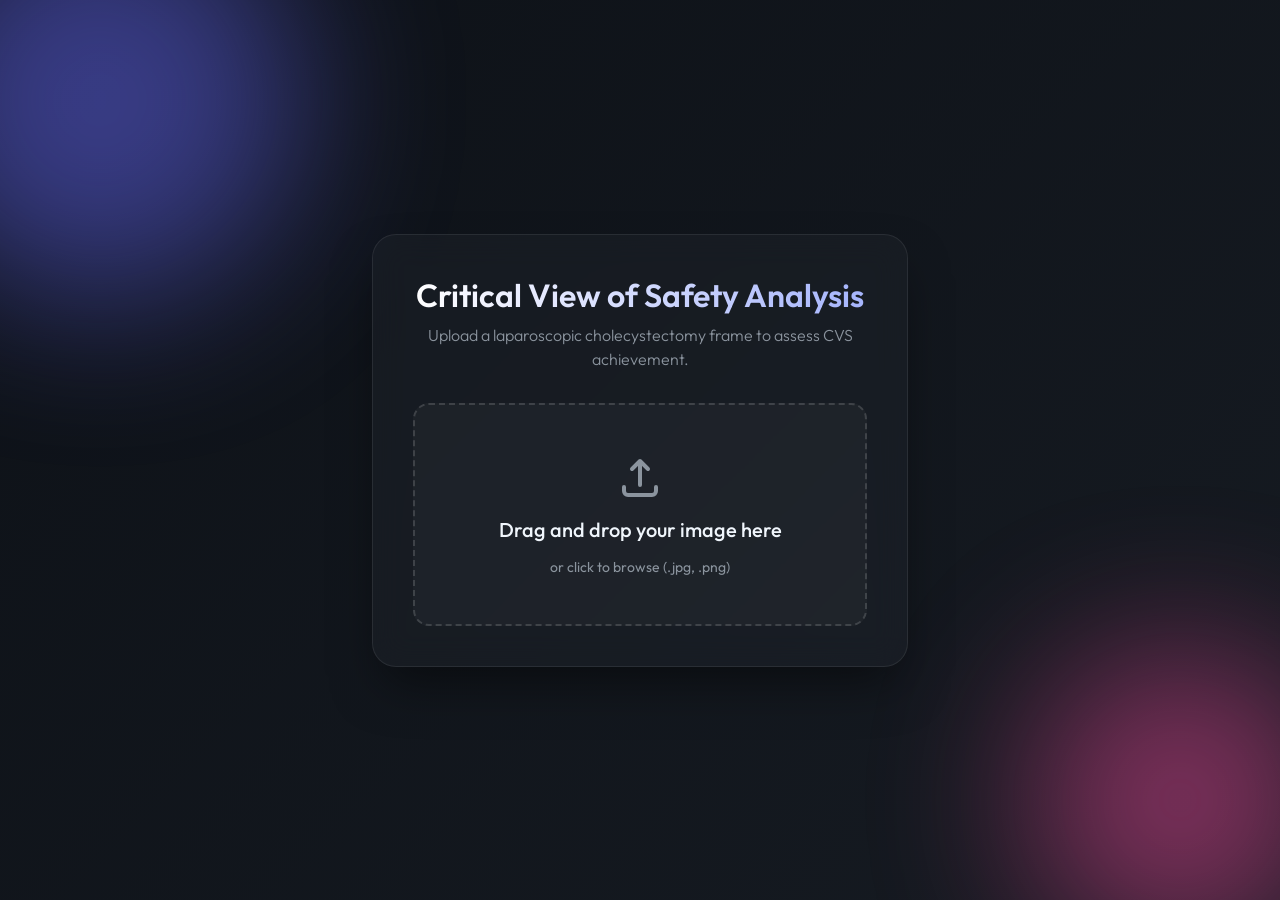
==== static/index.html @ 4f808ebe "Added Frontend" ====
<!DOCTYPE html>
<html lang="en">
<head>
    <meta charset="UTF-8">
    <meta name="viewport" content="width=device-width, initial-scale=1.0">
    <title>CVS Detection Dashboard</title>
    <meta name="description" content="AI-powered Critical View of Safety (CVS) detection for laparoscopic cholecystectomy videos.">
    <!-- Google Fonts for modern typography -->
    <link rel="preconnect" href="https://fonts.googleapis.com">
    <link rel="preconnect" href="https://fonts.gstatic.com" crossorigin>
    <link href="https://fonts.googleapis.com/css2?family=Outfit:wght@300;400;500;600;700&display=swap" rel="stylesheet">
    <link rel="stylesheet" href="style.css">
</head>
<body>
    <div class="app-container">
        <!-- Background decorative elements -->
        <div class="blob blob-1"></div>
        <div class="blob blob-2"></div>
        
        <main class="glass-panel">
            <header>
                <h1>Critical View of Safety Analysis</h1>
                <p>Upload a laparoscopic cholecystectomy frame to assess CVS achievement.</p>
            </header>

            <section class="upload-section">
                <div class="drop-zone" id="drop-zone">
                    <div class="drop-zone-content">
                        <svg class="upload-icon" viewBox="0 0 24 24" fill="none" xmlns="http://www.w3.org/2000/svg">
                            <path d="M12 4L12 16M12 4L8 8M12 4L16 8M4 17L4 19C4 20.1046 4.89543 21 6 21L18 21C19.1046 21 20 20.1046 20 19L20 17" stroke="currentColor" stroke-width="2" stroke-linecap="round" stroke-linejoin="round"/>
                        </svg>
                        <span class="drop-text">Drag and drop your image here</span>
                        <span class="drop-subtext">or click to browse (.jpg, .png)</span>
                    </div>
                </div>
                <input type="file" id="file-input" accept="image/jpeg, image/png, image/jpg" hidden>
            </section>

            <section id="result-section" class="result-section hidden">
                <div class="image-preview-container">
                    <img id="image-preview" src="" alt="Uploaded frame preview">
                    <div id="loading-overlay" class="loading-overlay hidden">
                        <div class="spinner"></div>
                        <span>Analyzing Frame...</span>
                    </div>
                </div>

                <div class="analysis-results">
                    <div class="status-card" id="status-card">
                        <div class="status-indicator" id="status-indicator"></div>
                        <h2 id="result-title">Awaiting Image</h2>
                    </div>
                    
                    <div class="metrics-card">
                        <div class="metric">
                            <span class="metric-label">Model Confidence</span>
                            <div class="progress-bar-container">
                                <div class="progress-bar" id="confidence-bar"></div>
                            </div>
                            <span class="metric-value" id="confidence-value">0%</span>
                        </div>
                    </div>
                    
                    <button id="reset-btn" class="secondary-btn">Analyze Another Frame</button>
                </div>
            </section>
        </main>
    </div>

    <script src="script.js"></script>
</body>
</html>
---- static/style.css ----
/* CSS Variables for theming */
:root {
  --bg-color: #0d1117;
  --bg-gradient: linear-gradient(135deg, #0d1117 0%, #161b22 100%);
  --panel-bg: rgba(33, 38, 45, 0.4);
  --panel-border: rgba(255, 255, 255, 0.08);
  --text-primary: #f0f6fc;
  --text-secondary: #8b949e;
  
  --accent-blob-1: #6366f1;
  --accent-blob-2: #ec4899;
  
  --dropzone-bg: rgba(255, 255, 255, 0.03);
  --dropzone-border: rgba(255, 255, 255, 0.15);
  --dropzone-hover: rgba(99, 102, 241, 0.2);
  --dropzone-hover-border: #6366f1;
  
  --success-color: #2ea043;
  --success-bg: rgba(46, 160, 67, 0.15);
  --warning-color: #d29922;
  --warning-bg: rgba(210, 153, 34, 0.15);
  --danger-color: #f85149;
  --danger-bg: rgba(248, 81, 73, 0.15);

  --btn-bg: #21262d;
  --btn-hover: #30363d;
}

* {
  box-sizing: border-box;
  margin: 0;
  padding: 0;
}

body {
  font-family: 'Outfit', sans-serif;
  background: var(--bg-gradient);
  color: var(--text-primary);
  min-height: 100vh;
  display: flex;
  flex-direction: column;
  overflow-x: hidden;
  overflow-y: auto;
  position: relative;
}

/* Atmospheric Blobs */
.blob {
  position: fixed;
  filter: blur(80px);
  z-index: -1;
  opacity: 0.5;
  border-radius: 50%;
  animation: float 10s ease-in-out infinite alternate;
}

.blob-1 {
  width: 400px;
  height: 400px;
  background: var(--accent-blob-1);
  top: -100px;
  left: -100px;
}

.blob-2 {
  width: 300px;
  height: 300px;
  background: var(--accent-blob-2);
  bottom: -50px;
  right: -50px;
  animation-delay: -5s;
}

@keyframes float {
  0% { transform: translateY(0) scale(1); }
  100% { transform: translateY(30px) scale(1.1); }
}

.app-container {
  width: 100%;
  max-width: 600px;
  margin: auto;
  padding: 2rem;
  z-index: 10;
}

.glass-panel {
  background: var(--panel-bg);
  backdrop-filter: blur(16px);
  -webkit-backdrop-filter: blur(16px);
  border: 1px solid var(--panel-border);
  border-radius: 24px;
  padding: 2.5rem;
  box-shadow: 0 25px 50px -12px rgba(0, 0, 0, 0.5);
  transition: transform 0.3s cubic-bezier(0.4, 0, 0.2, 1);
}

header {
  text-align: center;
  margin-bottom: 2rem;
}

h1 {
  font-size: 2rem;
  font-weight: 600;
  margin-bottom: 0.5rem;
  background: linear-gradient(to right, #fff, #a5b4fc);
  -webkit-background-clip: text;
  -webkit-text-fill-color: transparent;
}

p {
  color: var(--text-secondary);
  font-weight: 300;
  line-height: 1.5;
}

/* Upload Section */
.upload-section {
  display: block;
}

.drop-zone {
  border: 2px dashed var(--dropzone-border);
  border-radius: 16px;
  background: var(--dropzone-bg);
  padding: 3rem 2rem;
  text-align: center;
  cursor: pointer;
  transition: all 0.3s ease;
  min-height: 200px;
  display: flex;
  align-items: center;
  justify-content: center;
}

.drop-zone:hover, .drop-zone.dragover {
  border-color: var(--dropzone-hover-border);
  background: var(--dropzone-hover);
  transform: scale(1.02);
}

.drop-zone-content {
  display: flex;
  flex-direction: column;
  align-items: center;
  gap: 1rem;
}

.upload-icon {
  width: 48px;
  height: 48px;
  color: var(--text-secondary);
  transition: color 0.3s ease;
}

.drop-zone:hover .upload-icon, .drop-zone.dragover .upload-icon {
  color: var(--dropzone-hover-border);
}

.drop-text {
  font-size: 1.25rem;
  font-weight: 500;
}

.drop-subtext {
  font-size: 0.875rem;
  color: var(--text-secondary);
}

/* Results Section */
.result-section {
  display: flex;
  flex-direction: column;
  gap: 1.5rem;
  animation: fadeIn 0.5s ease;
}

.hidden {
  display: none !important;
}

@keyframes fadeIn {
  from { opacity: 0; transform: translateY(10px); }
  to { opacity: 1; transform: translateY(0); }
}

.image-preview-container {
  position: relative;
  width: 100%;
  border-radius: 12px;
  overflow: hidden;
  border: 1px solid var(--panel-border);
  aspect-ratio: 4 / 3;
  display: flex;
  align-items: center;
  justify-content: center;
  background: #000;
}

#image-preview {
  max-width: 100%;
  max-height: 100%;
  object-fit: contain;
  border-radius: 12px;
}

.loading-overlay {
  position: absolute;
  inset: 0;
  background: rgba(13, 17, 23, 0.8);
  backdrop-filter: blur(4px);
  display: flex;
  flex-direction: column;
  align-items: center;
  justify-content: center;
  gap: 1rem;
  color: white;
  z-index: 10;
}

.spinner {
  width: 40px;
  height: 40px;
  border: 3px solid rgba(255,255,255,0.1);
  border-radius: 50%;
  border-top-color: var(--accent-blob-1);
  animation: spin 1s ease-in-out infinite;
}

@keyframes spin {
  to { transform: rotate(360deg); }
}

.analysis-results {
  display: flex;
  flex-direction: column;
  gap: 1rem;
}

.status-card {
  display: flex;
  align-items: center;
  gap: 1rem;
  padding: 1.25rem;
  border-radius: 12px;
  background: var(--panel-bg);
  border: 1px solid var(--panel-border);
  transition: all 0.3s ease;
}

.status-indicator {
  width: 16px;
  height: 16px;
  border-radius: 50%;
  background: var(--text-secondary);
  box-shadow: 0 0 10px rgba(139, 148, 158, 0.5);
}

#result-title {
  font-size: 1.25rem;
  font-weight: 600;
}

.metric {
  padding: 1rem;
  background: var(--panel-bg);
  border-radius: 12px;
  border: 1px solid var(--panel-border);
}

.metric-label {
  display: block;
  font-size: 0.875rem;
  color: var(--text-secondary);
  margin-bottom: 0.5rem;
  text-transform: uppercase;
  letter-spacing: 0.05em;
}

.progress-bar-container {
  width: 100%;
  height: 8px;
  background: rgba(255, 255, 255, 0.1);
  border-radius: 4px;
  overflow: hidden;
  margin-bottom: 0.5rem;
}

.progress-bar {
  height: 100%;
  width: 0%;
  background: var(--accent-blob-1);
  border-radius: 4px;
  transition: width 1s cubic-bezier(0.22, 1, 0.36, 1), background-color 0.5s ease;
}

.metric-value {
  font-size: 1.125rem;
  font-weight: 500;
  display: block;
  text-align: right;
}

.secondary-btn {
  background: var(--btn-bg);
  color: #fff;
  border: 1px solid var(--panel-border);
  padding: 0.75rem 1.5rem;
  border-radius: 8px;
  font-family: inherit;
  font-size: 1rem;
  font-weight: 500;
  cursor: pointer;
  transition: all 0.2s ease;
  margin-top: 0.5rem;
}

.secondary-btn:hover {
  background: var(--btn-hover);
  border-color: rgba(255,255,255,0.2);
}

/* Modifiers for status */
.status-achieved {
  background: var(--success-bg) !important;
  border-color: rgba(46, 160, 67, 0.3) !important;
}

.status-achieved .status-indicator {
  background: var(--success-color);
  box-shadow: 0 0 15px var(--success-color);
}

.status-not-achieved {
  background: var(--danger-bg) !important;
  border-color: rgba(248, 81, 73, 0.3) !important;
}

.status-not-achieved .status-indicator {
  background: var(--danger-color);
  box-shadow: 0 0 15px var(--danger-color);
}
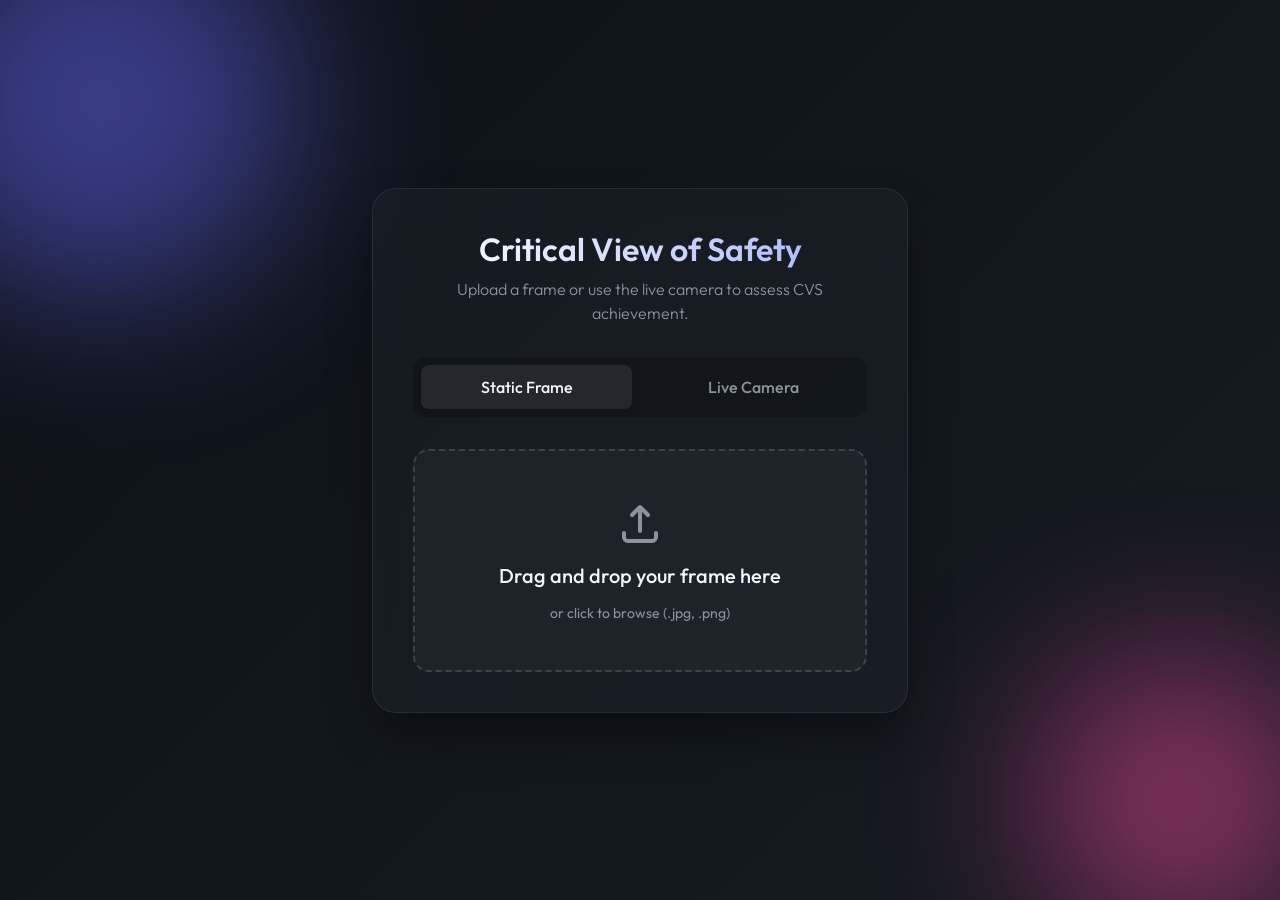
==== commit 97c04d88: "Added real time CVS detection" ====
--- a/static/index.html
+++ b/static/index.html
@@ -19,39 +19,45 @@
         
         <main class="glass-panel">
             <header>
-                <h1>Critical View of Safety Analysis</h1>
-                <p>Upload a laparoscopic cholecystectomy frame to assess CVS achievement.</p>
+                <h1>Critical View of Safety</h1>
+                <p>Upload a frame or use the live camera to assess CVS achievement.</p>
             </header>
 
-            <section class="upload-section">
-                <div class="drop-zone" id="drop-zone">
-                    <div class="drop-zone-content">
-                        <svg class="upload-icon" viewBox="0 0 24 24" fill="none" xmlns="http://www.w3.org/2000/svg">
-                            <path d="M12 4L12 16M12 4L8 8M12 4L16 8M4 17L4 19C4 20.1046 4.89543 21 6 21L18 21C19.1046 21 20 20.1046 20 19L20 17" stroke="currentColor" stroke-width="2" stroke-linecap="round" stroke-linejoin="round"/>
-                        </svg>
-                        <span class="drop-text">Drag and drop your image here</span>
-                        <span class="drop-subtext">or click to browse (.jpg, .png)</span>
+            <div class="tabs">
+                <button class="tab-btn active" data-target="tab-static">Static Frame</button>
+                <button class="tab-btn" data-target="tab-live">Live Camera</button>
+            </div>
+
+            <!-- Static Tab Content -->
+            <div id="tab-static" class="tab-content active">
+                <section class="upload-section">
+                    <div class="drop-zone" id="drop-zone">
+                        <div class="drop-zone-content">
+                            <svg class="upload-icon" viewBox="0 0 24 24" fill="none" xmlns="http://www.w3.org/2000/svg">
+                                <path d="M12 4L12 16M12 4L8 8M12 4L16 8M4 17L4 19C4 20.1046 4.89543 21 6 21L18 21C19.1046 21 20 20.1046 20 19L20 17" stroke="currentColor" stroke-width="2" stroke-linecap="round" stroke-linejoin="round"/>
+                            </svg>
+                            <span class="drop-text">Drag and drop your frame here</span>
+                            <span class="drop-subtext">or click to browse (.jpg, .png)</span>
+                        </div>
                     </div>
-                </div>
-                <input type="file" id="file-input" accept="image/jpeg, image/png, image/jpg" hidden>
-            </section>
+                    <input type="file" id="file-input" accept="image/jpeg, image/png, image/jpg" hidden>
+                </section>
 
-            <section id="result-section" class="result-section hidden">
-                <div class="image-preview-container">
-                    <img id="image-preview" src="" alt="Uploaded frame preview">
-                    <div id="loading-overlay" class="loading-overlay hidden">
-                        <div class="spinner"></div>
-                        <span>Analyzing Frame...</span>
+                <section id="result-section" class="result-section hidden">
+                    <div class="image-preview-container">
+                        <img id="image-preview" src="" alt="Uploaded frame preview">
+                        <div id="loading-overlay" class="loading-overlay hidden">
+                            <div class="spinner"></div>
+                            <span>Analyzing Frame...</span>
+                        </div>
                     </div>
-                </div>
 
-                <div class="analysis-results">
-                    <div class="status-card" id="status-card">
-                        <div class="status-indicator" id="status-indicator"></div>
-                        <h2 id="result-title">Awaiting Image</h2>
-                    </div>
-                    
-                    <div class="metrics-card">
+                    <div class="analysis-results">
+                        <div class="status-card" id="status-card">
+                            <div class="status-indicator" id="status-indicator"></div>
+                            <h2 id="result-title">Awaiting Image</h2>
+                        </div>
+                        
                         <div class="metric">
                             <span class="metric-label">Model Confidence</span>
                             <div class="progress-bar-container">
@@ -59,11 +65,43 @@
                             </div>
                             <span class="metric-value" id="confidence-value">0%</span>
                         </div>
+                        
+                        <button id="reset-btn" class="secondary-btn">Analyze Another Frame</button>
                     </div>
-                    
-                    <button id="reset-btn" class="secondary-btn">Analyze Another Frame</button>
-                </div>
-            </section>
+                </section>
+            </div>
+
+            <!-- Live Camera Tab Content -->
+            <div id="tab-live" class="tab-content">
+                <section class="live-section">
+                    <div class="image-preview-container">
+                        <video id="webcam-video" autoplay playsinline muted></video>
+                        <canvas id="webcam-canvas" class="hidden"></canvas>
+                        
+                        <div id="live-overlay" class="loading-overlay hidden">
+                            <div class="spinner"></div>
+                            <span id="live-overlay-text">Connecting to Camera...</span>
+                        </div>
+                    </div>
+
+                    <div class="analysis-results">
+                        <div class="status-card" id="live-status-card">
+                            <div class="status-indicator" id="live-status-indicator"></div>
+                            <h2 id="live-result-title">Camera Offline</h2>
+                        </div>
+                        
+                        <div class="metric">
+                            <span class="metric-label">Live Confidence (Updated every 1s)</span>
+                            <div class="progress-bar-container">
+                                <div class="progress-bar" id="live-confidence-bar"></div>
+                            </div>
+                            <span class="metric-value" id="live-confidence-value">0%</span>
+                        </div>
+
+                        <button id="camera-stop-btn" class="secondary-btn hidden">Stop Camera</button>
+                    </div>
+                </section>
+            </div>
         </main>
     </div>
 
--- a/static/style.css
+++ b/static/style.css
@@ -106,6 +106,7 @@
   margin-bottom: 0.5rem;
   background: linear-gradient(to right, #fff, #a5b4fc);
   -webkit-background-clip: text;
+  background-clip: text;
   -webkit-text-fill-color: transparent;
 }
 
@@ -113,6 +114,49 @@
   color: var(--text-secondary);
   font-weight: 300;
   line-height: 1.5;
+}
+
+/* Tabs */
+.tabs {
+  display: flex;
+  gap: 1rem;
+  margin-bottom: 2rem;
+  padding: 0.5rem;
+  background: rgba(0, 0, 0, 0.2);
+  border-radius: 12px;
+}
+
+.tab-btn {
+  flex: 1;
+  padding: 0.75rem 1rem;
+  background: transparent;
+  color: var(--text-secondary);
+  border: none;
+  border-radius: 8px;
+  font-family: inherit;
+  font-size: 1rem;
+  font-weight: 500;
+  cursor: pointer;
+  transition: all 0.3s ease;
+}
+
+.tab-btn:hover {
+  color: var(--text-primary);
+}
+
+.tab-btn.active {
+  background: var(--panel-border);
+  color: var(--text-primary);
+  box-shadow: 0 4px 12px rgba(0,0,0,0.1);
+}
+
+.tab-content {
+  display: none;
+  animation: fadeIn 0.5s ease;
+}
+
+.tab-content.active {
+  display: block;
 }
 
 /* Upload Section */
@@ -168,8 +212,8 @@
   color: var(--text-secondary);
 }
 
-/* Results Section */
-.result-section {
+/* Results Section & Live Camera Section */
+.result-section, .live-section {
   display: flex;
   flex-direction: column;
   gap: 1.5rem;
@@ -198,11 +242,18 @@
   background: #000;
 }
 
-#image-preview {
+#image-preview, #webcam-video {
   max-width: 100%;
   max-height: 100%;
-  object-fit: contain;
-  border-radius: 12px;
+  width: 100%;
+  height: 100%;
+  object-fit: cover;
+  border-radius: 12px;
+}
+
+/* Avoid mirror effect on camera (laparoscopic views aren't mirrored) */
+#webcam-video {
+  transform: scaleX(1); 
 }
 
 .loading-overlay {
@@ -255,9 +306,10 @@
   border-radius: 50%;
   background: var(--text-secondary);
   box-shadow: 0 0 10px rgba(139, 148, 158, 0.5);
-}
-
-#result-title {
+  transition: all 0.3s ease;
+}
+
+#result-title, #live-result-title {
   font-size: 1.25rem;
   font-weight: 600;
 }
@@ -292,7 +344,7 @@
   width: 0%;
   background: var(--accent-blob-1);
   border-radius: 4px;
-  transition: width 1s cubic-bezier(0.22, 1, 0.36, 1), background-color 0.5s ease;
+  transition: width 0.5s cubic-bezier(0.22, 1, 0.36, 1), background-color 0.5s ease;
 }
 
 .metric-value {
@@ -300,6 +352,7 @@
   font-weight: 500;
   display: block;
   text-align: right;
+  transition: color 0.3s ease;
 }
 
 .secondary-btn {
